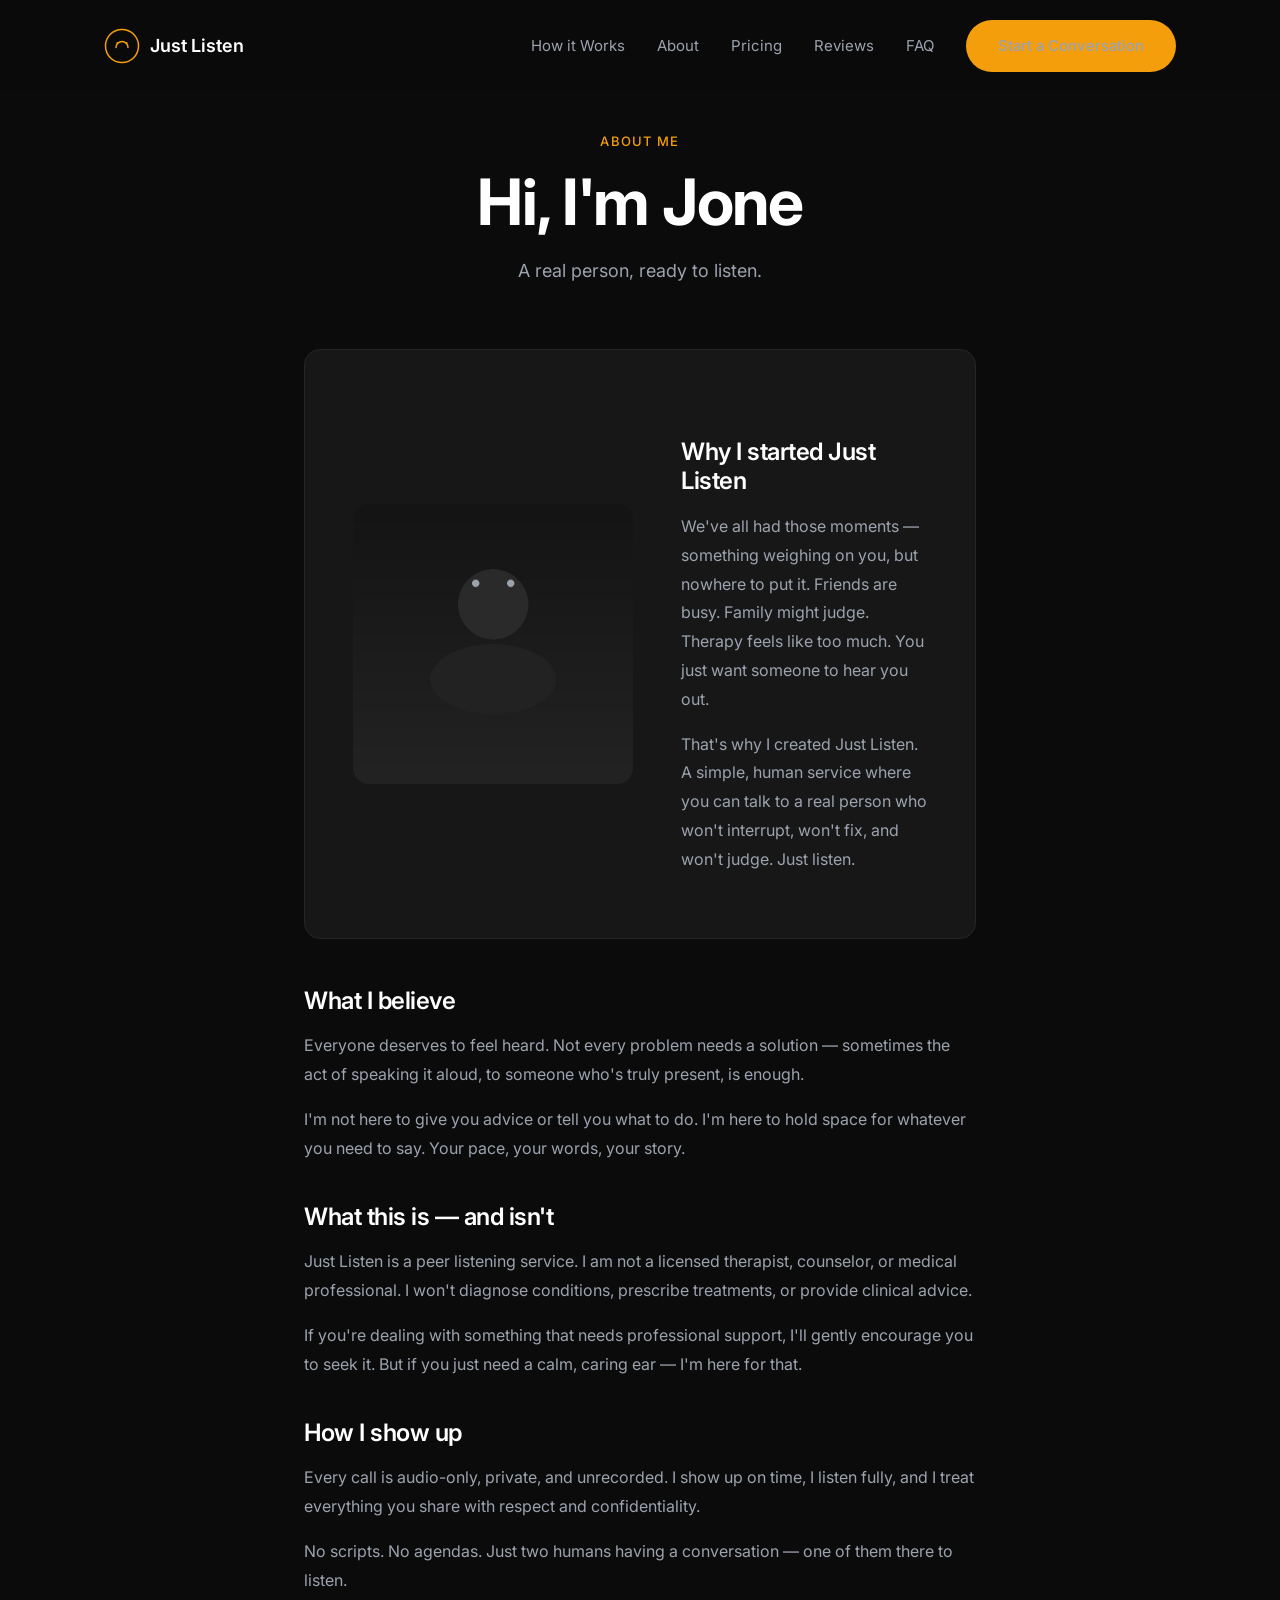
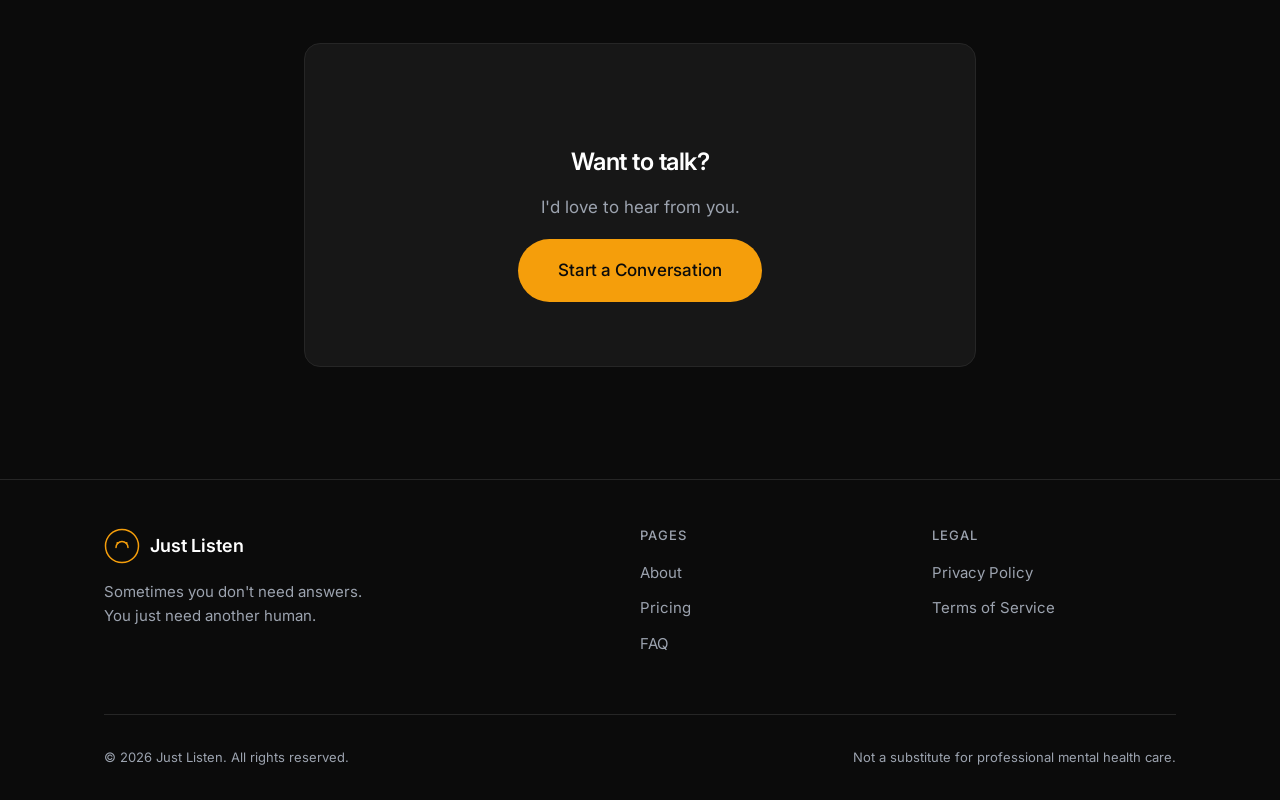
==== about.html @ e8fbe74f "Add files via upload" ====
<!DOCTYPE html>
<html lang="en">
<head>
  <meta charset="UTF-8">
  <meta name="viewport" content="width=device-width, initial-scale=1.0">
  <meta name="description" content="Learn more about Jone and the story behind Just Listen.">
  <title>About — Just Listen</title>
  <link rel="icon" href="favicon.ico" type="image/x-icon">
  <link rel="preconnect" href="https://fonts.googleapis.com">
  <link rel="preconnect" href="https://fonts.gstatic.com" crossorigin>
  <link href="https://fonts.googleapis.com/css2?family=Inter:wght@400;500;600;700&display=swap" rel="stylesheet">
  <link rel="stylesheet" href="css/style.css">
  <link rel="stylesheet" href="css/mobile.css">
</head>
<body>

  <header class="site-header">
    <div class="container header-inner">
      <a href="index.html" class="logo">
        <img src="images/logo.svg" alt="Just Listen logo">
        Just Listen
      </a>
      <button class="nav-toggle" aria-label="Toggle navigation">
        <span></span>
        <span></span>
        <span></span>
      </button>
      <nav class="nav-links">
        <a href="index.html#how-it-works">How it Works</a>
        <a href="about.html">About</a>
        <a href="index.html#pricing">Pricing</a>
        <a href="index.html#reviews">Reviews</a>
        <a href="index.html#faq">FAQ</a>
        <a href="index.html#pricing" class="btn btn-primary">Start a Conversation</a>
      </nav>
    </div>
  </header>
  <div class="nav-overlay"></div>

  <section class="page-hero">
    <div class="container">
      <span class="section-label">About Me</span>
      <h1>Hi, I'm Jone</h1>
      <p class="section-subtitle">A real person, ready to listen.</p>
    </div>
  </section>

  <div class="container page-content">
    <div class="about-preview" style="margin-bottom: 3rem;">
      <div class="about-photo">
        <img src="images/hero.jpg" alt="Jone" onerror="this.src='images/hero.svg'">
      </div>
      <div class="about-text">
        <h2>Why I started Just Listen</h2>
        <p>We've all had those moments — something weighing on you, but nowhere to put it. Friends are busy. Family might judge. Therapy feels like too much. You just want someone to hear you out.</p>
        <p>That's why I created Just Listen. A simple, human service where you can talk to a real person who won't interrupt, won't fix, and won't judge. Just listen.</p>
      </div>
    </div>

    <h2>What I believe</h2>
    <p>Everyone deserves to feel heard. Not every problem needs a solution — sometimes the act of speaking it aloud, to someone who's truly present, is enough.</p>
    <p>I'm not here to give you advice or tell you what to do. I'm here to hold space for whatever you need to say. Your pace, your words, your story.</p>

    <h2>What this is — and isn't</h2>
    <p>Just Listen is a peer listening service. I am not a licensed therapist, counselor, or medical professional. I won't diagnose conditions, prescribe treatments, or provide clinical advice.</p>
    <p>If you're dealing with something that needs professional support, I'll gently encourage you to seek it. But if you just need a calm, caring ear — I'm here for that.</p>

    <h2>How I show up</h2>
    <p>Every call is audio-only, private, and unrecorded. I show up on time, I listen fully, and I treat everything you share with respect and confidentiality.</p>
    <p>No scripts. No agendas. Just two humans having a conversation — one of them there to listen.</p>

    <div class="cta-banner" style="margin-top: 3rem;">
      <h2>Want to talk?</h2>
      <p>I'd love to hear from you.</p>
      <a href="index.html#pricing" class="btn btn-primary btn-lg">Start a Conversation</a>
    </div>
  </div>

  <footer class="site-footer">
    <div class="container">
      <div class="footer-inner">
        <div class="footer-brand">
          <a href="index.html" class="logo">
            <img src="images/logo.svg" alt="Just Listen logo">
            Just Listen
          </a>
          <p>Sometimes you don't need answers. You just need another human.</p>
        </div>
        <div class="footer-links">
          <h4>Pages</h4>
          <ul>
            <li><a href="about.html">About</a></li>
            <li><a href="index.html#pricing">Pricing</a></li>
            <li><a href="index.html#faq">FAQ</a></li>
          </ul>
        </div>
        <div class="footer-links">
          <h4>Legal</h4>
          <ul>
            <li><a href="privacy.html">Privacy Policy</a></li>
            <li><a href="terms.html">Terms of Service</a></li>
          </ul>
        </div>
      </div>
      <div class="footer-bottom">
        <p>&copy; 2026 Just Listen. All rights reserved.</p>
        <p>Not a substitute for professional mental health care.</p>
      </div>
    </div>
  </footer>

  <script src="js/app.js"></script>
</body>
</html>
---- css/style.css ----
/* =============================================
   Just Listen — Main Stylesheet
   ============================================= */

:root {
  --bg: #0B0B0B;
  --card: #171717;
  --primary: #F59E0B;
  --primary-hover: #D97706;
  --white: #FFFFFF;
  --gray: #9CA3AF;
  --gray-dark: #6B7280;
  --border: #262626;
  --radius: 16px;
  --radius-sm: 10px;
  --transition: 0.25s ease;
  --max-width: 1120px;
  --font: 'Inter', -apple-system, BlinkMacSystemFont, 'Segoe UI', sans-serif;
}

*, *::before, *::after {
  box-sizing: border-box;
  margin: 0;
  padding: 0;
}

html {
  scroll-behavior: smooth;
  font-size: 16px;
}

body {
  font-family: var(--font);
  background-color: var(--bg);
  color: var(--white);
  line-height: 1.6;
  -webkit-font-smoothing: antialiased;
}

img {
  max-width: 100%;
  display: block;
}

a {
  color: inherit;
  text-decoration: none;
}

ul {
  list-style: none;
}

/* ---- Typography ---- */

h1, h2, h3, h4 {
  line-height: 1.2;
  font-weight: 600;
  letter-spacing: -0.02em;
}

h1 {
  font-size: clamp(2.5rem, 6vw, 4rem);
  font-weight: 700;
}

h2 {
  font-size: clamp(1.75rem, 4vw, 2.5rem);
  margin-bottom: 1rem;
}

h3 {
  font-size: 1.25rem;
}

p {
  color: var(--gray);
}

.section-subtitle {
  color: var(--gray);
  font-size: 1.125rem;
  max-width: 540px;
  margin: 0 auto;
}

/* ---- Layout ---- */

.container {
  width: 100%;
  max-width: var(--max-width);
  margin: 0 auto;
  padding: 0 1.5rem;
}

section {
  padding: 5rem 0;
}

.section-header {
  text-align: center;
  margin-bottom: 3.5rem;
}

.section-label {
  display: inline-block;
  font-size: 0.8125rem;
  font-weight: 500;
  letter-spacing: 0.1em;
  text-transform: uppercase;
  color: var(--primary);
  margin-bottom: 0.75rem;
}

/* ---- Header / Nav ---- */

.site-header {
  position: fixed;
  top: 0;
  left: 0;
  right: 0;
  z-index: 100;
  padding: 1.25rem 0;
  background: rgba(11, 11, 11, 0.85);
  backdrop-filter: blur(12px);
  -webkit-backdrop-filter: blur(12px);
  border-bottom: 1px solid transparent;
  transition: border-color var(--transition);
}

.site-header.scrolled {
  border-bottom-color: var(--border);
}

.header-inner {
  display: flex;
  align-items: center;
  justify-content: space-between;
}

.logo {
  display: flex;
  align-items: center;
  gap: 0.625rem;
  font-weight: 600;
  font-size: 1.125rem;
}

.logo img {
  width: 36px;
  height: 36px;
}

.nav-links {
  display: flex;
  align-items: center;
  gap: 2rem;
}

.nav-links a {
  font-size: 0.9375rem;
  color: var(--gray);
  transition: color var(--transition);
}

.nav-links a:hover {
  color: var(--white);
}

.nav-toggle {
  display: none;
  background: none;
  border: none;
  cursor: pointer;
  padding: 0.25rem;
}

.nav-toggle span {
  display: block;
  width: 22px;
  height: 2px;
  background: var(--white);
  margin: 5px 0;
  transition: var(--transition);
}

/* ---- Buttons ---- */

.btn {
  display: inline-flex;
  align-items: center;
  justify-content: center;
  gap: 0.5rem;
  padding: 0.875rem 2rem;
  font-family: var(--font);
  font-size: 1rem;
  font-weight: 500;
  border: none;
  border-radius: 980px;
  cursor: pointer;
  transition: all var(--transition);
  text-decoration: none;
}

.btn-primary {
  background: var(--primary);
  color: var(--bg);
}

.btn-primary:hover {
  background: var(--primary-hover);
  transform: translateY(-1px);
  box-shadow: 0 8px 24px rgba(245, 158, 11, 0.25);
}

.btn-outline {
  background: transparent;
  color: var(--white);
  border: 1px solid var(--border);
}

.btn-outline:hover {
  border-color: var(--gray);
  background: var(--card);
}

.btn-lg {
  padding: 1.125rem 2.5rem;
  font-size: 1.0625rem;
}

/* ---- Hero ---- */

.hero {
  min-height: 100vh;
  display: flex;
  align-items: center;
  padding-top: 5rem;
  position: relative;
  overflow: hidden;
}

.hero-inner {
  display: grid;
  grid-template-columns: 1fr 1fr;
  gap: 4rem;
  align-items: center;
}

.hero-content {
  max-width: 540px;
}

.hero-tagline {
  font-size: 1.25rem;
  color: var(--gray);
  margin: 1.5rem 0 2.5rem;
  line-height: 1.7;
}

.hero-tagline em {
  color: var(--white);
  font-style: normal;
}

.hero-image {
  position: relative;
  border-radius: var(--radius);
  overflow: hidden;
  aspect-ratio: 4 / 5;
}

.hero-image img {
  width: 100%;
  height: 100%;
  object-fit: cover;
}

.hero-image::after {
  content: '';
  position: absolute;
  inset: 0;
  background: linear-gradient(to top, rgba(11, 11, 11, 0.4) 0%, transparent 50%);
  pointer-events: none;
}

.hero-glow {
  position: absolute;
  top: 20%;
  right: -10%;
  width: 500px;
  height: 500px;
  background: radial-gradient(circle, rgba(245, 158, 11, 0.08) 0%, transparent 70%);
  pointer-events: none;
}

/* ---- How It Works ---- */

.steps {
  display: grid;
  grid-template-columns: repeat(4, 1fr);
  gap: 1.5rem;
  position: relative;
}

.step {
  background: var(--card);
  border: 1px solid var(--border);
  border-radius: var(--radius);
  padding: 2rem 1.5rem;
  text-align: center;
  position: relative;
}

.step-number {
  display: inline-flex;
  align-items: center;
  justify-content: center;
  width: 48px;
  height: 48px;
  background: rgba(245, 158, 11, 0.12);
  color: var(--primary);
  border-radius: 50%;
  font-size: 1.125rem;
  font-weight: 600;
  margin-bottom: 1rem;
}

.step h3 {
  margin-bottom: 0.5rem;
}

.step p {
  font-size: 0.9375rem;
}

.step-arrow {
  display: none;
}

/* ---- About Preview ---- */

.about-preview {
  background: var(--card);
  border: 1px solid var(--border);
  border-radius: var(--radius);
  padding: 3rem;
  display: grid;
  grid-template-columns: 280px 1fr;
  gap: 3rem;
  align-items: center;
}

.about-photo {
  width: 280px;
  height: 280px;
  border-radius: var(--radius);
  overflow: hidden;
  background: #222;
}

.about-photo img {
  width: 100%;
  height: 100%;
  object-fit: cover;
}

.about-text h2 {
  margin-bottom: 1rem;
}

.about-text p {
  margin-bottom: 1.25rem;
  line-height: 1.8;
}

/* ---- Pricing ---- */

.pricing-grid {
  display: grid;
  grid-template-columns: repeat(3, 1fr);
  gap: 1.5rem;
  align-items: start;
}

.pricing-card {
  background: var(--card);
  border: 1px solid var(--border);
  border-radius: var(--radius);
  padding: 2.5rem 2rem;
  text-align: center;
  position: relative;
  transition: border-color var(--transition), transform var(--transition);
}

.pricing-card:hover {
  border-color: #333;
  transform: translateY(-4px);
}

.pricing-card.featured {
  border-color: var(--primary);
  box-shadow: 0 0 40px rgba(245, 158, 11, 0.1);
}

.pricing-badge {
  position: absolute;
  top: -12px;
  left: 50%;
  transform: translateX(-50%);
  background: var(--primary);
  color: var(--bg);
  font-size: 0.75rem;
  font-weight: 600;
  padding: 0.25rem 1rem;
  border-radius: 980px;
  white-space: nowrap;
}

.pricing-duration {
  font-size: 1.125rem;
  color: var(--gray);
  margin-bottom: 0.5rem;
}

.pricing-amount {
  font-size: 2.75rem;
  font-weight: 700;
  color: var(--white);
  margin-bottom: 0.25rem;
}

.pricing-amount span {
  font-size: 1.25rem;
  font-weight: 400;
  color: var(--gray);
}

.pricing-divider {
  width: 40px;
  height: 1px;
  background: var(--border);
  margin: 1.5rem auto;
}

.pricing-card .btn {
  width: 100%;
  margin-top: 1.5rem;
}

/* ---- Reviews ---- */

.reviews-grid {
  display: grid;
  grid-template-columns: repeat(2, 1fr);
  gap: 1.5rem;
}

.review-card {
  background: var(--card);
  border: 1px solid var(--border);
  border-radius: var(--radius);
  padding: 2rem;
}

.review-stars {
  color: var(--primary);
  font-size: 1.125rem;
  letter-spacing: 2px;
  margin-bottom: 1rem;
}

.review-text {
  font-size: 1.0625rem;
  color: var(--white);
  font-style: italic;
  line-height: 1.7;
  margin-bottom: 1rem;
}

.review-author {
  font-size: 0.875rem;
  color: var(--gray-dark);
}

/* ---- FAQ ---- */

.faq-list {
  max-width: 720px;
  margin: 0 auto;
}

.faq-item {
  border-bottom: 1px solid var(--border);
}

.faq-question {
  width: 100%;
  display: flex;
  align-items: center;
  justify-content: space-between;
  gap: 1rem;
  padding: 1.5rem 0;
  background: none;
  border: none;
  color: var(--white);
  font-family: var(--font);
  font-size: 1.0625rem;
  font-weight: 500;
  text-align: left;
  cursor: pointer;
  transition: color var(--transition);
}

.faq-question:hover {
  color: var(--primary);
}

.faq-icon {
  flex-shrink: 0;
  width: 24px;
  height: 24px;
  position: relative;
  transition: transform var(--transition);
}

.faq-icon::before,
.faq-icon::after {
  content: '';
  position: absolute;
  background: var(--gray);
  border-radius: 1px;
  transition: background var(--transition);
}

.faq-icon::before {
  width: 14px;
  height: 2px;
  top: 11px;
  left: 5px;
}

.faq-icon::after {
  width: 2px;
  height: 14px;
  top: 5px;
  left: 11px;
}

.faq-item.active .faq-icon {
  transform: rotate(45deg);
}

.faq-item.active .faq-icon::before,
.faq-item.active .faq-icon::after {
  background: var(--primary);
}

.faq-answer {
  max-height: 0;
  overflow: hidden;
  transition: max-height 0.35s ease, padding 0.35s ease;
}

.faq-answer-inner {
  padding-bottom: 1.5rem;
  color: var(--gray);
  line-height: 1.8;
}

.faq-item.active .faq-answer {
  max-height: 300px;
}

/* ---- Footer ---- */

.site-footer {
  border-top: 1px solid var(--border);
  padding: 3rem 0 2rem;
}

.footer-inner {
  display: grid;
  grid-template-columns: 2fr 1fr 1fr;
  gap: 3rem;
  margin-bottom: 3rem;
}

.footer-brand p {
  margin-top: 1rem;
  max-width: 280px;
  font-size: 0.9375rem;
}

.footer-links h4 {
  font-size: 0.8125rem;
  text-transform: uppercase;
  letter-spacing: 0.08em;
  color: var(--gray);
  margin-bottom: 1rem;
  font-weight: 500;
}

.footer-links ul li {
  margin-bottom: 0.625rem;
}

.footer-links a {
  font-size: 0.9375rem;
  color: var(--gray);
  transition: color var(--transition);
}

.footer-links a:hover {
  color: var(--white);
}

.footer-bottom {
  display: flex;
  align-items: center;
  justify-content: space-between;
  padding-top: 2rem;
  border-top: 1px solid var(--border);
  font-size: 0.8125rem;
  color: var(--gray-dark);
}

/* ---- CTA Banner ---- */

.cta-banner {
  background: var(--card);
  border: 1px solid var(--border);
  border-radius: var(--radius);
  padding: 4rem 3rem;
  text-align: center;
  margin: 2rem 0;
}

.cta-banner h2 {
  margin-bottom: 0.75rem;
}

.cta-banner p {
  margin-bottom: 2rem;
  font-size: 1.0625rem;
}

/* ---- Page (About, Privacy, Terms) ---- */

.page-hero {
  padding: 8rem 0 4rem;
  text-align: center;
}

.page-hero h1 {
  margin-bottom: 1rem;
}

.page-content {
  max-width: 720px;
  margin: 0 auto;
  padding-bottom: 5rem;
}

.page-content h2 {
  font-size: 1.5rem;
  margin: 2.5rem 0 1rem;
  color: var(--white);
}

.page-content p,
.page-content li {
  color: var(--gray);
  line-height: 1.8;
  margin-bottom: 1rem;
}

.page-content ul {
  list-style: disc;
  padding-left: 1.5rem;
  margin-bottom: 1rem;
}

.page-content ul li {
  margin-bottom: 0.5rem;
}
---- css/mobile.css ----
/* =============================================
   Just Listen — Mobile Styles
   ============================================= */

@media (max-width: 900px) {
  .hero-inner {
    grid-template-columns: 1fr;
    gap: 2.5rem;
    text-align: center;
  }

  .hero-content {
    max-width: 100%;
    order: 2;
  }

  .hero-image {
    order: 1;
    max-width: 400px;
    margin: 0 auto;
    aspect-ratio: 1 / 1;
  }

  .hero .btn-lg {
    width: 100%;
  }

  .steps {
    grid-template-columns: 1fr;
    gap: 0;
  }

  .step {
    border-radius: var(--radius-sm);
  }

  .step-arrow {
    display: flex;
    justify-content: center;
    padding: 0.75rem 0;
    color: var(--gray-dark);
    font-size: 1.25rem;
  }

  .about-preview {
    grid-template-columns: 1fr;
    text-align: center;
    padding: 2rem;
  }

  .about-photo {
    width: 200px;
    height: 200px;
    margin: 0 auto;
  }

  .pricing-grid {
    grid-template-columns: 1fr;
    max-width: 400px;
    margin: 0 auto;
  }

  .reviews-grid {
    grid-template-columns: 1fr;
  }

  .footer-inner {
    grid-template-columns: 1fr;
    gap: 2rem;
    text-align: center;
  }

  .footer-brand p {
    margin: 1rem auto 0;
  }

  .footer-bottom {
    flex-direction: column;
    gap: 0.5rem;
    text-align: center;
  }

  .cta-banner {
    padding: 2.5rem 1.5rem;
  }
}

@media (max-width: 768px) {
  .nav-links {
    position: fixed;
    top: 0;
    right: -100%;
    width: 280px;
    height: 100vh;
    background: var(--card);
    border-left: 1px solid var(--border);
    flex-direction: column;
    align-items: flex-start;
    padding: 5rem 2rem 2rem;
    gap: 1.5rem;
    transition: right 0.35s ease;
    z-index: 99;
  }

  .nav-links.open {
    right: 0;
  }

  .nav-links a {
    font-size: 1.0625rem;
    color: var(--white);
  }

  .nav-toggle {
    display: block;
    z-index: 101;
  }

  .nav-toggle.active span:nth-child(1) {
    transform: rotate(45deg) translate(5px, 5px);
  }

  .nav-toggle.active span:nth-child(2) {
    opacity: 0;
  }

  .nav-toggle.active span:nth-child(3) {
    transform: rotate(-45deg) translate(5px, -5px);
  }

  .nav-overlay {
    position: fixed;
    inset: 0;
    background: rgba(0, 0, 0, 0.6);
    z-index: 98;
    opacity: 0;
    pointer-events: none;
    transition: opacity 0.35s ease;
  }

  .nav-overlay.active {
    opacity: 1;
    pointer-events: auto;
  }

  section {
    padding: 3.5rem 0;
  }

  .section-header {
    margin-bottom: 2.5rem;
  }
}

@media (max-width: 480px) {
  h1 {
    font-size: 2.25rem;
  }

  .hero-tagline {
    font-size: 1.0625rem;
  }

  .pricing-amount {
    font-size: 2.25rem;
  }
}
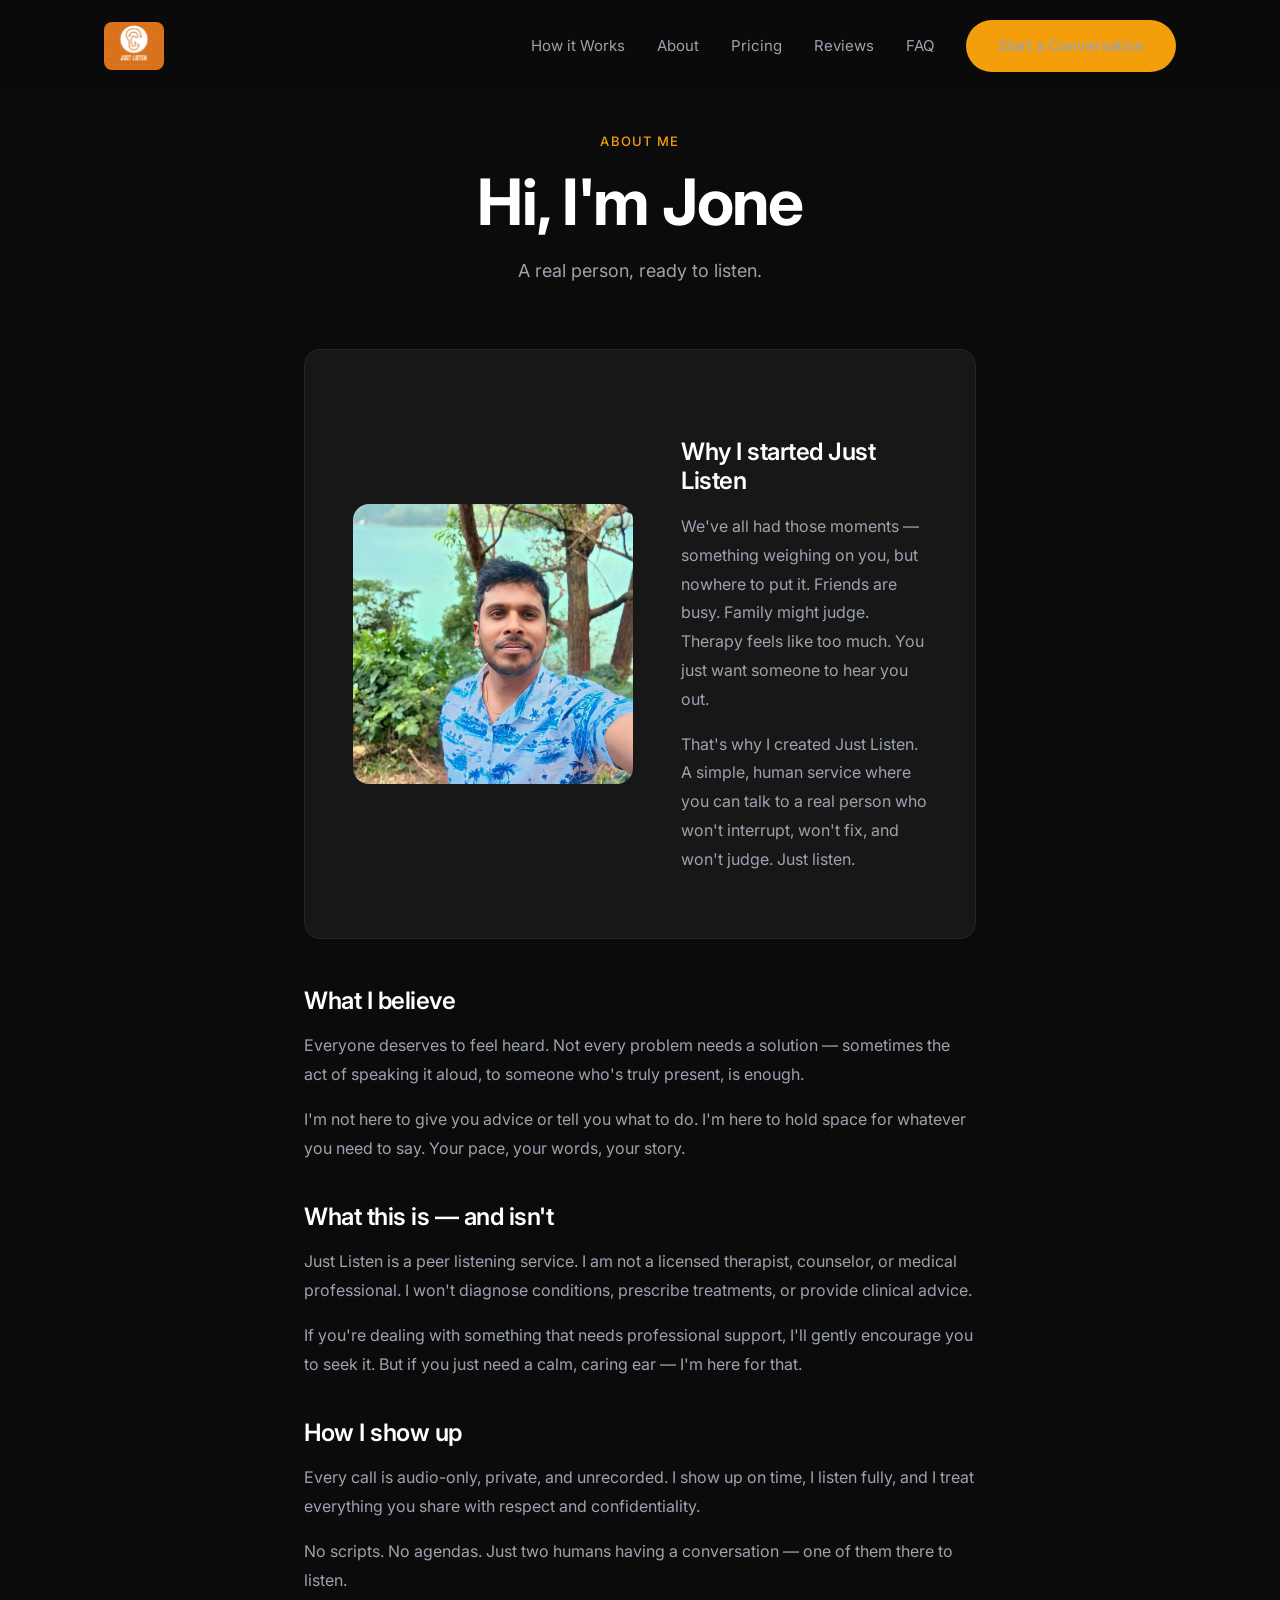
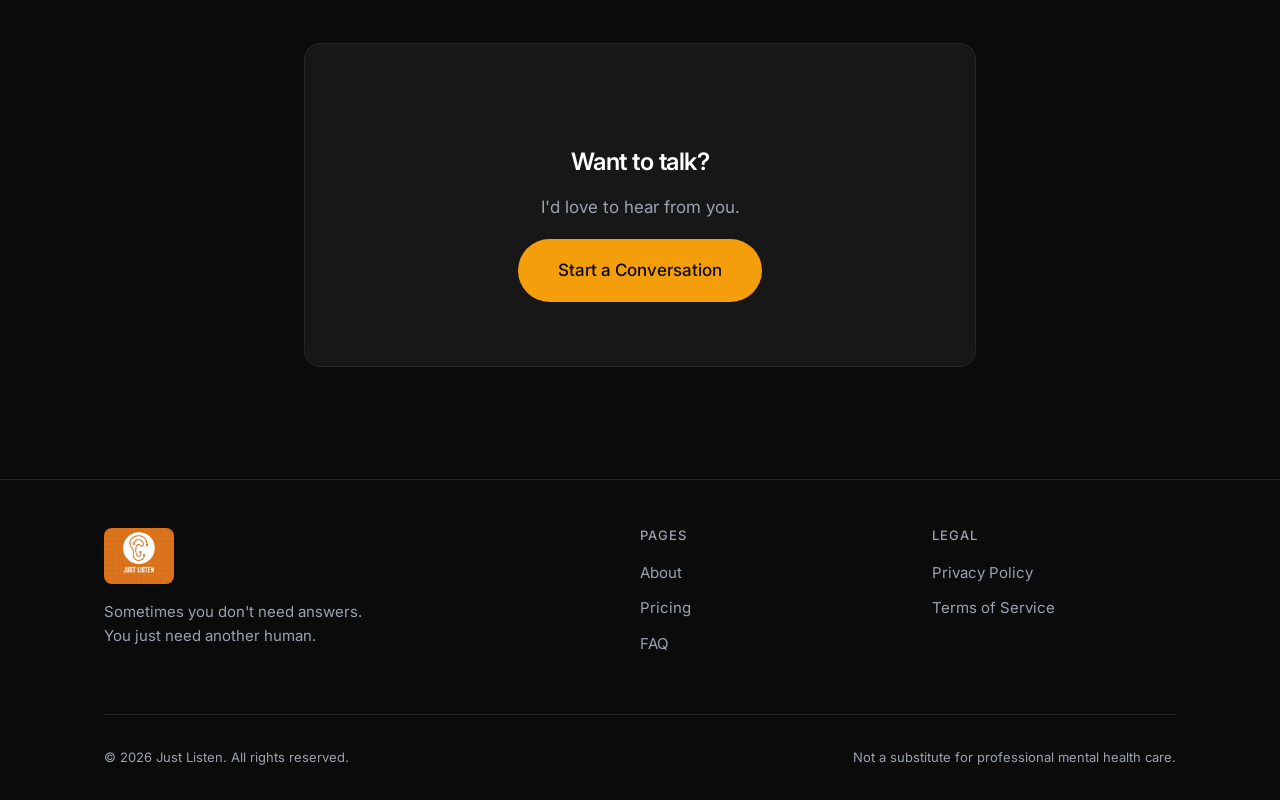
==== commit 79680576: "Add files via upload" ====
--- a/about.html
+++ b/about.html
@@ -5,7 +5,7 @@
   <meta name="viewport" content="width=device-width, initial-scale=1.0">
   <meta name="description" content="Learn more about Jone and the story behind Just Listen.">
   <title>About — Just Listen</title>
-  <link rel="icon" href="favicon.ico" type="image/x-icon">
+  <link rel="icon" href="images/logo.png" type="image/png">
   <link rel="preconnect" href="https://fonts.googleapis.com">
   <link rel="preconnect" href="https://fonts.gstatic.com" crossorigin>
   <link href="https://fonts.googleapis.com/css2?family=Inter:wght@400;500;600;700&display=swap" rel="stylesheet">
@@ -17,8 +17,7 @@
   <header class="site-header">
     <div class="container header-inner">
       <a href="index.html" class="logo">
-        <img src="images/logo.svg" alt="Just Listen logo">
-        Just Listen
+        <img src="images/logo.png" alt="Just Listen">
       </a>
       <button class="nav-toggle" aria-label="Toggle navigation">
         <span></span>
@@ -48,7 +47,7 @@
   <div class="container page-content">
     <div class="about-preview" style="margin-bottom: 3rem;">
       <div class="about-photo">
-        <img src="images/hero.jpg" alt="Jone" onerror="this.src='images/hero.svg'">
+        <img src="images/hero.jpg" alt="Jone">
       </div>
       <div class="about-text">
         <h2>Why I started Just Listen</h2>
@@ -81,8 +80,7 @@
       <div class="footer-inner">
         <div class="footer-brand">
           <a href="index.html" class="logo">
-            <img src="images/logo.svg" alt="Just Listen logo">
-            Just Listen
+            <img src="images/logo.png" alt="Just Listen">
           </a>
           <p>Sometimes you don't need answers. You just need another human.</p>
         </div>
--- a/css/style.css
+++ b/css/style.css
@@ -141,14 +141,12 @@
 .logo {
   display: flex;
   align-items: center;
-  gap: 0.625rem;
-  font-weight: 600;
-  font-size: 1.125rem;
 }
 
 .logo img {
-  width: 36px;
-  height: 36px;
+  height: 48px;
+  width: auto;
+  border-radius: 8px;
 }
 
 .nav-links {
@@ -586,6 +584,10 @@
   margin-bottom: 3rem;
 }
 
+.footer-brand .logo img {
+  height: 56px;
+}
+
 .footer-brand p {
   margin-top: 1rem;
   max-width: 280px;
